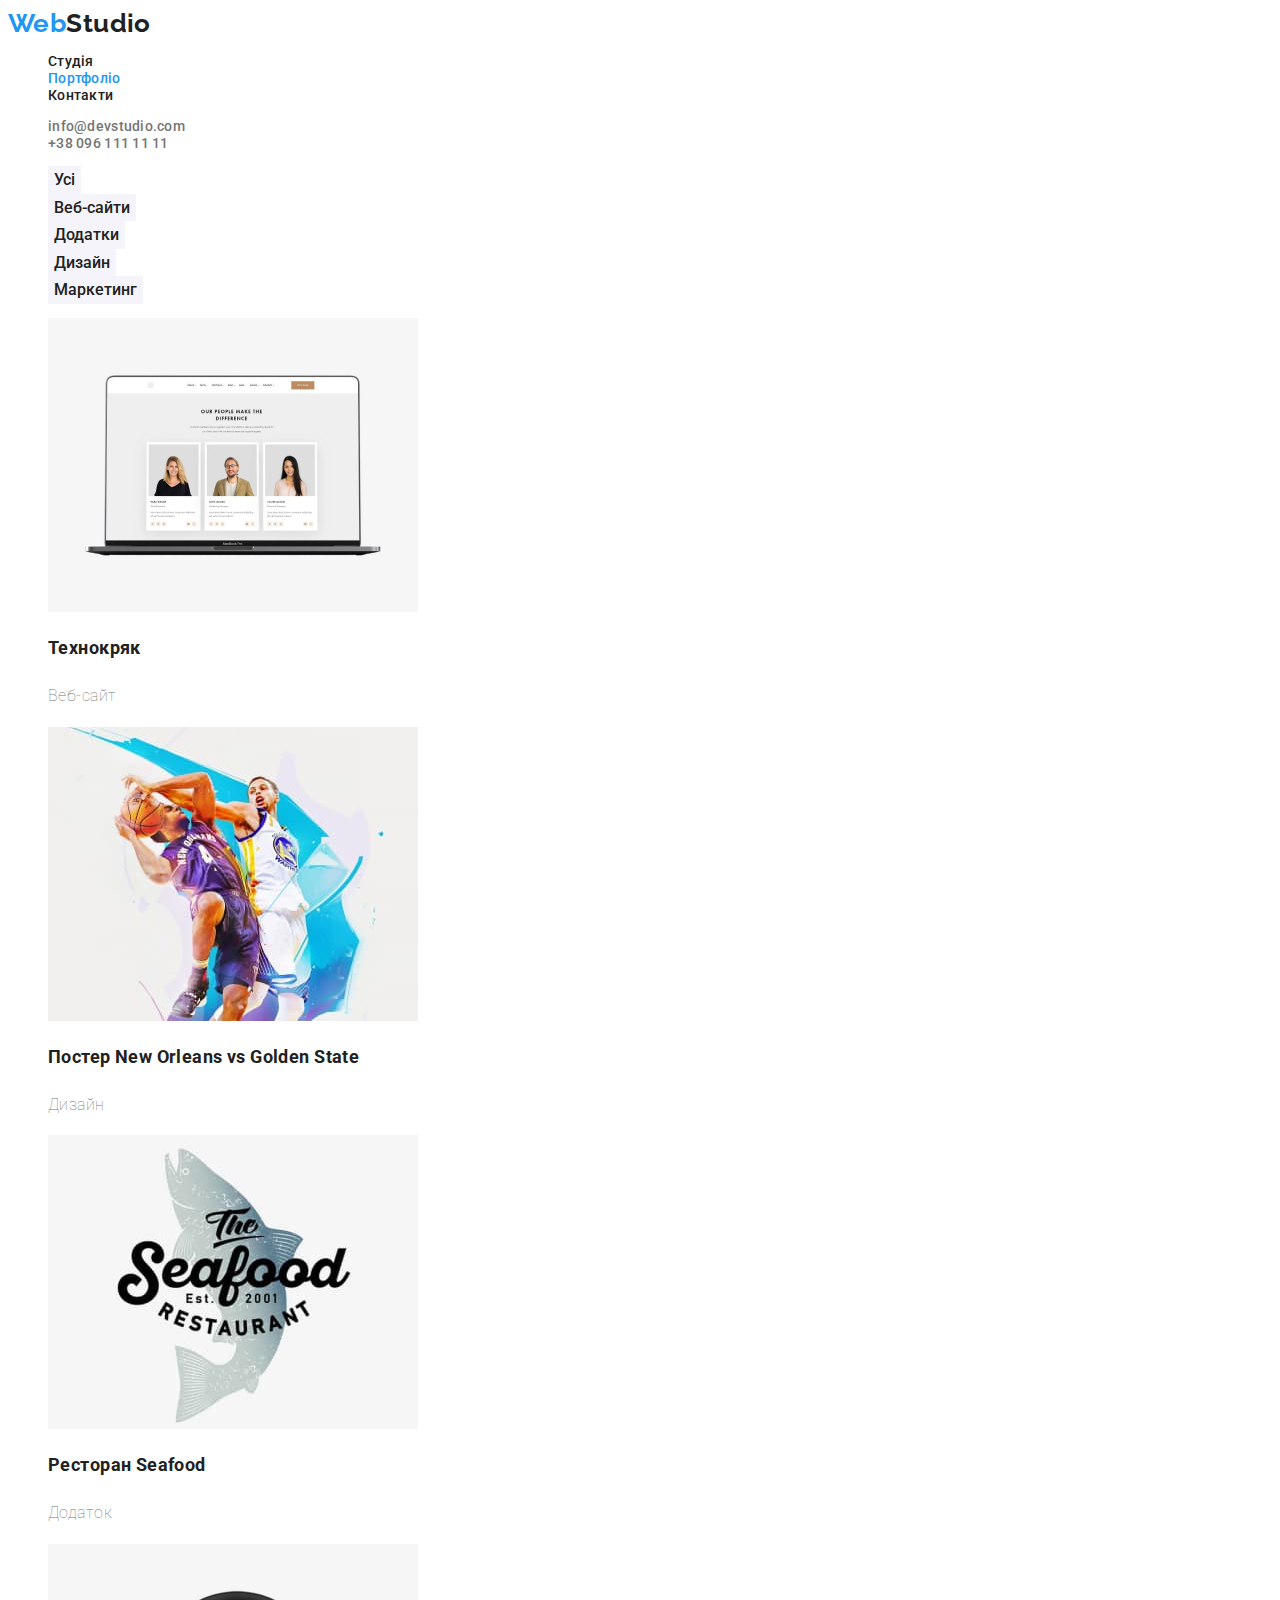
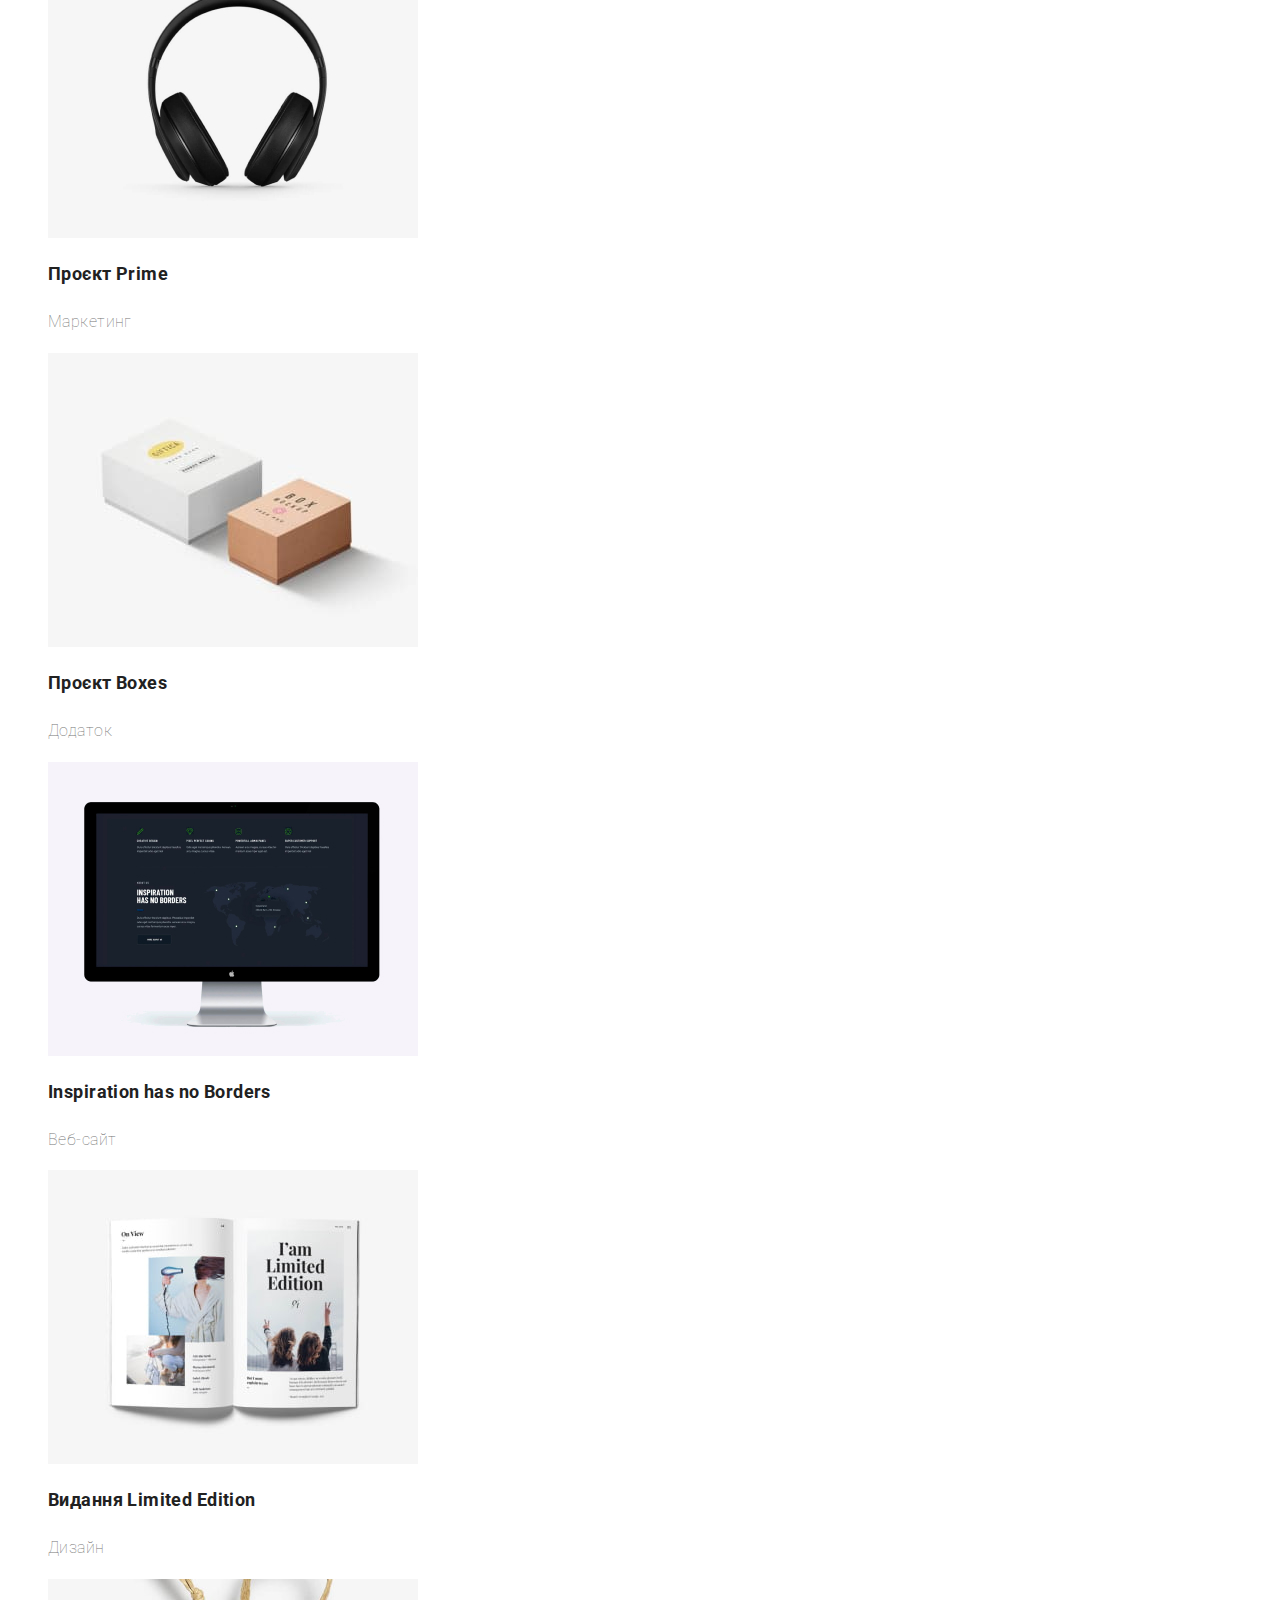
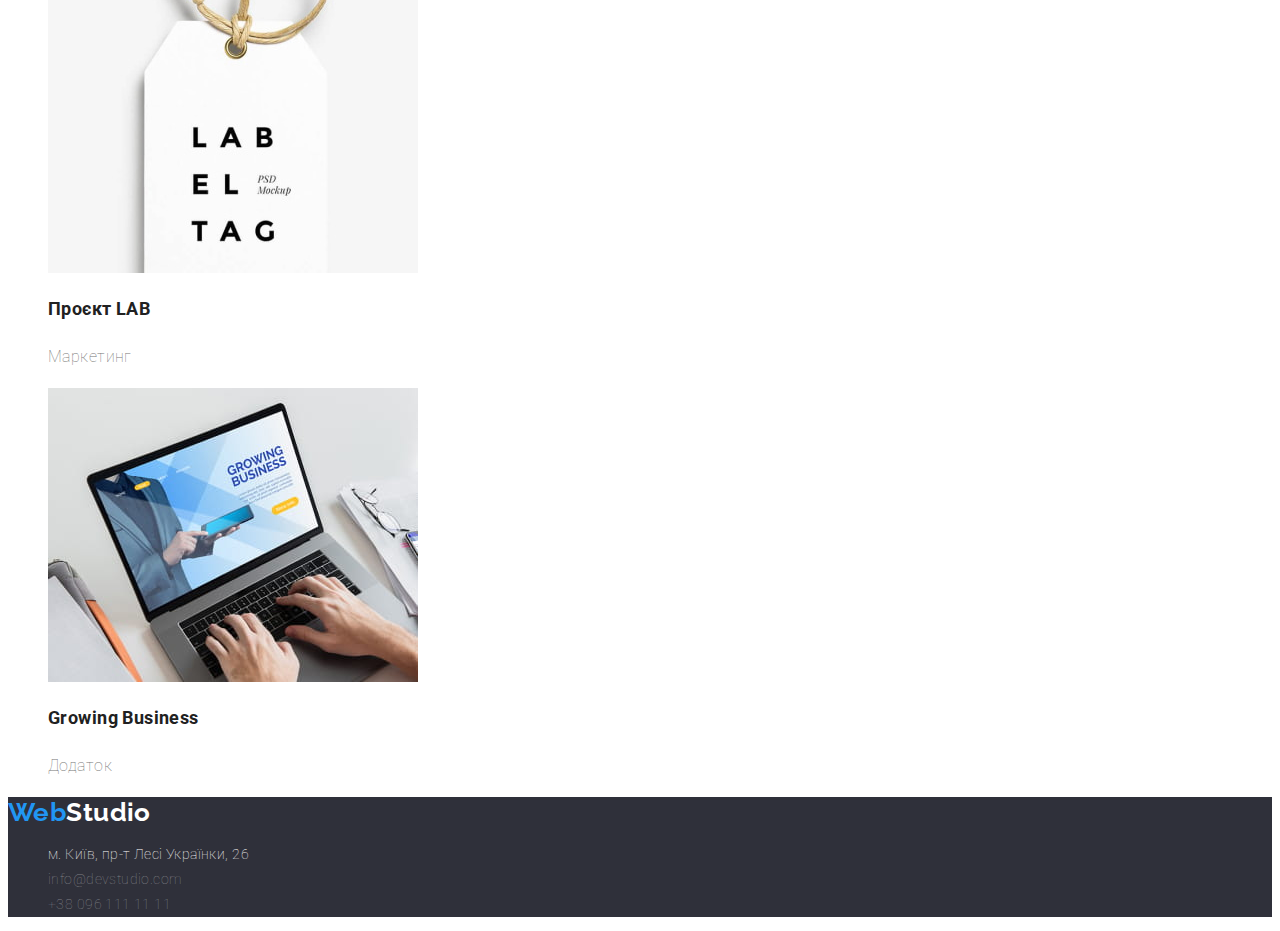
==== portfolio.html @ 01c0f0ae "copy" ====
<!DOCTYPE html>
<html lang="uk">
  <head>
    <meta charset="UTF-8" />
    <meta http-equiv="X-UA-Compatible" content="IE=edge" />
    <meta name="viewport" content="width=device-width, initial-scale=1.0" />
    <title>Portfolio</title>
    <link rel="stylesheet" href="./css/styles.css" />
    <link rel="preconnect" href="https://fonts.googleapis.com" />
    <link rel="preconnect" href="https://fonts.gstatic.com" crossorigin />
    <link
      href="https://fonts.googleapis.com/css2?family=Raleway:wght@700&family=Roboto:wght@400;500;700;900&display=swap"
      rel="stylesheet"
    />
  </head>
  <body>
    <!--Header-->
    <header>
      <nav>
        <a href="./index.html" class="logo"
          ><span class="logo-web">Web</span>Studio</a
        >
        <ul class="site-nav list">
          <li><a href="./index.html" class="link">Студія</a></li>
          <li><a href="./portfolio.html" class="link current">Портфоліо</a></li>
          <li><a href="/" class="link">Контакти</a></li>
        </ul>
      </nav>
      <ul class="contacts list">
        <li>
          <a href="mailto:info@devstudio.com" class="link"
            >info@devstudio.com</a
          >
        </li>
        <li><a href="tel:+380961111111" class="link">+38 096 111 11 11</a></li>
      </ul>
    </header>

    <!--Main-->

    <main>
      <!--GALLERY-->
      <section>
        <h1 class="hidden">Портфоліо</h1>
        <ul class="filter list">
          <li><button type="button" class="button">Усі</button></li>
          <li><button type="button" class="button">Веб-сайти</button></li>
          <li><button type="button" class="button">Додатки</button></li>
          <li><button type="button" class="button">Дизайн</button></li>
          <li><button type="button" class="button">Маркетинг</button></li>
        </ul>

        <ul class="portfolio list">
          <li>
            <img
              src="./img/website-techno-pig.jpg"
              alt="Вебсайт Технокряк"
              width="370"
            />
            <h2 class="portfolio-name">Технокряк</h2>
            <p class="portfolio-type">Веб-сайт</p>
          </li>
          <li>
            <img src="./img/design-nba.jpg" alt="Дизайн постеру" width="370" />
            <h2 class="portfolio-name">Постер New Orleans vs Golden State</h2>
            <p class="portfolio-type">Дизайн</p>
          </li>
          <li>
            <img
              src="./img/application-sea-food.jpg"
              alt="Додаток для ресторану "
              width="370"
            />
            <h2 class="portfolio-name">Ресторан Seafood</h2>
            <p class="portfolio-type">Додаток</p>
          </li>
          <li>
            <img
              src="./img/marketing-prime.jpg"
              alt="Проект прайм"
              width="370"
            />
            <h2 class="portfolio-name">Проєкт Prime</h2>
            <p class="portfolio-type">Маркетинг</p>
          </li>
          <li>
            <img
              src="./img/application-boxes.jpg"
              alt="Додаток boxes"
              width="370"
            />
            <h2 class="portfolio-name">Проєкт Boxes</h2>
            <p class="portfolio-type">Додаток</p>
          </li>
          <li>
            <img
              src="./img/website-nobrd.jpg"
              alt="Вебсайт no borders"
              width="370"
            />
            <h2 class="portfolio-name">Inspiration has no Borders</h2>
            <p class="portfolio-type">Веб-сайт</p>
          </li>
          <li>
            <img
              src="./img/design-limited.jpg"
              alt="Дизайн видання Limited edition"
              width="370"
            />
            <h2 class="portfolio-name">Видання Limited Edition</h2>
            <p class="portfolio-type">Дизайн</p>
          </li>
          <li>
            <img src="./img/marketing-lab.jpg" alt="Проект lab" width="370" />
            <h2 class="portfolio-name">Проєкт LAB</h2>
            <p class="portfolio-type">Маркетинг</p>
          </li>
          <li>
            <img
              src="./img/application-gb.jpg"
              alt="Додаток growing business"
              width="370"
            />
            <h2 class="portfolio-name">Growing Business</h2>
            <p class="portfolio-type">Додаток</p>
          </li>
        </ul>
      </section>
    </main>

    <!--Footer-->
    <footer class="footer">
      <a href="./index.html" class="logo"
        ><span class="logo-web">Web</span>Studio</a
      >
      <address>
        <ul class="address">
          <li>
            <a
              href="https://goo.gl/maps/yPFUbCjvbRKHDjKo9"
              class="address map"
              target="_blank"
              rel="noopener noreferrer"
              >м. Київ, пр-т Лесі Українки, 26</a
            >
          </li>
          <li>
            <a href="mailto:info@devstudio.com" class="address link"
              >info@devstudio.com</a
            >
          </li>
          <li>
            <a href="tel:+380961111111" class="address link"
              >+38 096 111 11 11</a
            >
          </li>
        </ul>
      </address>
    </footer>
  </body>
</html>
---- css/styles.css ----
:root {
  --primary-text-color: #757575;
  --title-text-color: #212121;
  --accent-color: #2196f3;
  --secondary-accent-color: #188ce8;
  --main-background-color: #ffffff;
  --secondary-background-color: #2f303a;
  --footer-text-color: #ffffff60;
  --white-color: #ffffff;
  --button-background-color: #f5f4fa;
}

body {
  background-color: var(--main-background-color);
  color: var(--primary-text-color);

  font-family: Roboto, sans-serif;
  font-size: 14px;
  font-weight: 1.71;
  letter-spacing: 0.03em;
}

.list {
  list-style: none;
}

.hidden {
  position: absolute;
  width: 1px;
  height: 1px;
  margin: -1px;
  border: 0;
  padding: 0;

  white-space: nowrap;
  clip-path: inset(100%);
  clip: rect(0 0 0 0);
  overflow: hidden;
}

/* LOGO */

.logo {
  color: var(--title-text-color);

  font-family: Raleway, sans-serif;
  font-weight: 700;
  font-size: 26px;
  line-height: 1.2;

  text-decoration: none;
}

.logo-web {
  color: var(--accent-color);
}

/* HEADER */

.header {
  background-color: var(--white-color);
}

.site-nav .link {
  color: var(--title-text-color);

  font-size: 14px;
  font-weight: 500;
  line-height: 1.14;
  letter-spacing: 0.02em;

  text-decoration: none;
}

.contacts .link {
  color: var(--primary-text-color);

  font-size: 14px;
  font-weight: 500;
  line-height: 1.14;
  letter-spacing: 0.02em;

  text-decoration: none;
}

.link:hover,
.link:focus {
  color: var(--accent-color);
}

.link.current {
  color: var(--accent-color);
}

/* HERO */

.hero {
  background-color: var(--secondary-background-color);
}

.hero-title {
  color: var(--white-color);

  font-weight: 900;
  font-size: 44px;
  line-height: 1.4;
  letter-spacing: 0.06em;

  text-align: center;
  text-transform: uppercase;
}

.hero-button {
  color: var(--white-color);
  background-color: var(--accent-color);
  border: 0px;
  border-radius: 4px;

  font-family: inherit;
  font-weight: 700;
  font-size: 16px;
  line-height: 1.9;
  letter-spacing: 0.06em;

  cursor: pointer;
}

.hero-button:hover,
.hero-button:focus {
  background-color: var(--secondary-accent-color);
  box-shadow: 0px 4px 4px rgba(0, 0, 0, 0.15);
  border-radius: 4px;
}

/* FEATURES */

.features-title {
  color: var(--title-text-color);

  font-weight: 700;
  font-size: 14px;
  line-height: 1.14;

  text-transform: uppercase;
}

.features-text {
  font-size: 14px;
  line-height: 1.14;
}

/* ABOUT */

.about-title {
  color: var(--title-text-color);

  font-weight: 700;
  font-size: 36px;
  line-height: 1.16;
  text-align: center;
}

/* OUR TEAM */

.team-title {
  color: var(--title-text-color);

  font-weight: 700;
  font-size: 36px;
  line-height: 1.16;
  text-align: center;
}

.team-name {
  color: var(--title-text-color);

  font-weight: 500;
  font-size: 16px;
  line-height: 1.18;
}

.team-position {
  font-size: 16px;
  line-height: 1.18;
}

/* PORTFOLIO */

.button {
  color: var(--title-text-color);
  background-color: var(--button-background-color);
  border: 0px;

  font-family: inherit;
  font-weight: 500;
  font-size: 16px;
  line-height: 1.6;

  cursor: pointer;
}

.button:hover,
.button:focus {
  color: var(--white-color);
  background-color: var(--accent-color);
  box-shadow: 0px 3px 1px rgba(0, 0, 0, 0.1), 0px 1px 2px rgba(0, 0, 0, 0.08),
    0px 2px 2px rgba(0, 0, 0, 0.12);
  border-radius: 4px;
}

.portfolio-name {
  color: var(--title-text-color);

  font-weight: 700;
  font-size: 18px;
  line-height: 2;
}

.portfolio-type {
  font-size: 16px;
  line-height: 1.8;
}

/* FOOTER */

.footer {
  background-color: var(--secondary-background-color);
}

.footer .logo {
  color: var(--white-color);
}

.address {
  list-style: none;
  font-style: normal;
}

.address a {
  text-decoration: none;
}

.address.map {
  color: var(--white-color);

  font-size: 14px;
  line-height: 1.8;
}

.address.link {
  color: var(--footer-text-color);

  font-size: 14px;
  line-height: 1.8;
}

.address:hover {
  color: var(--accent-color);
}
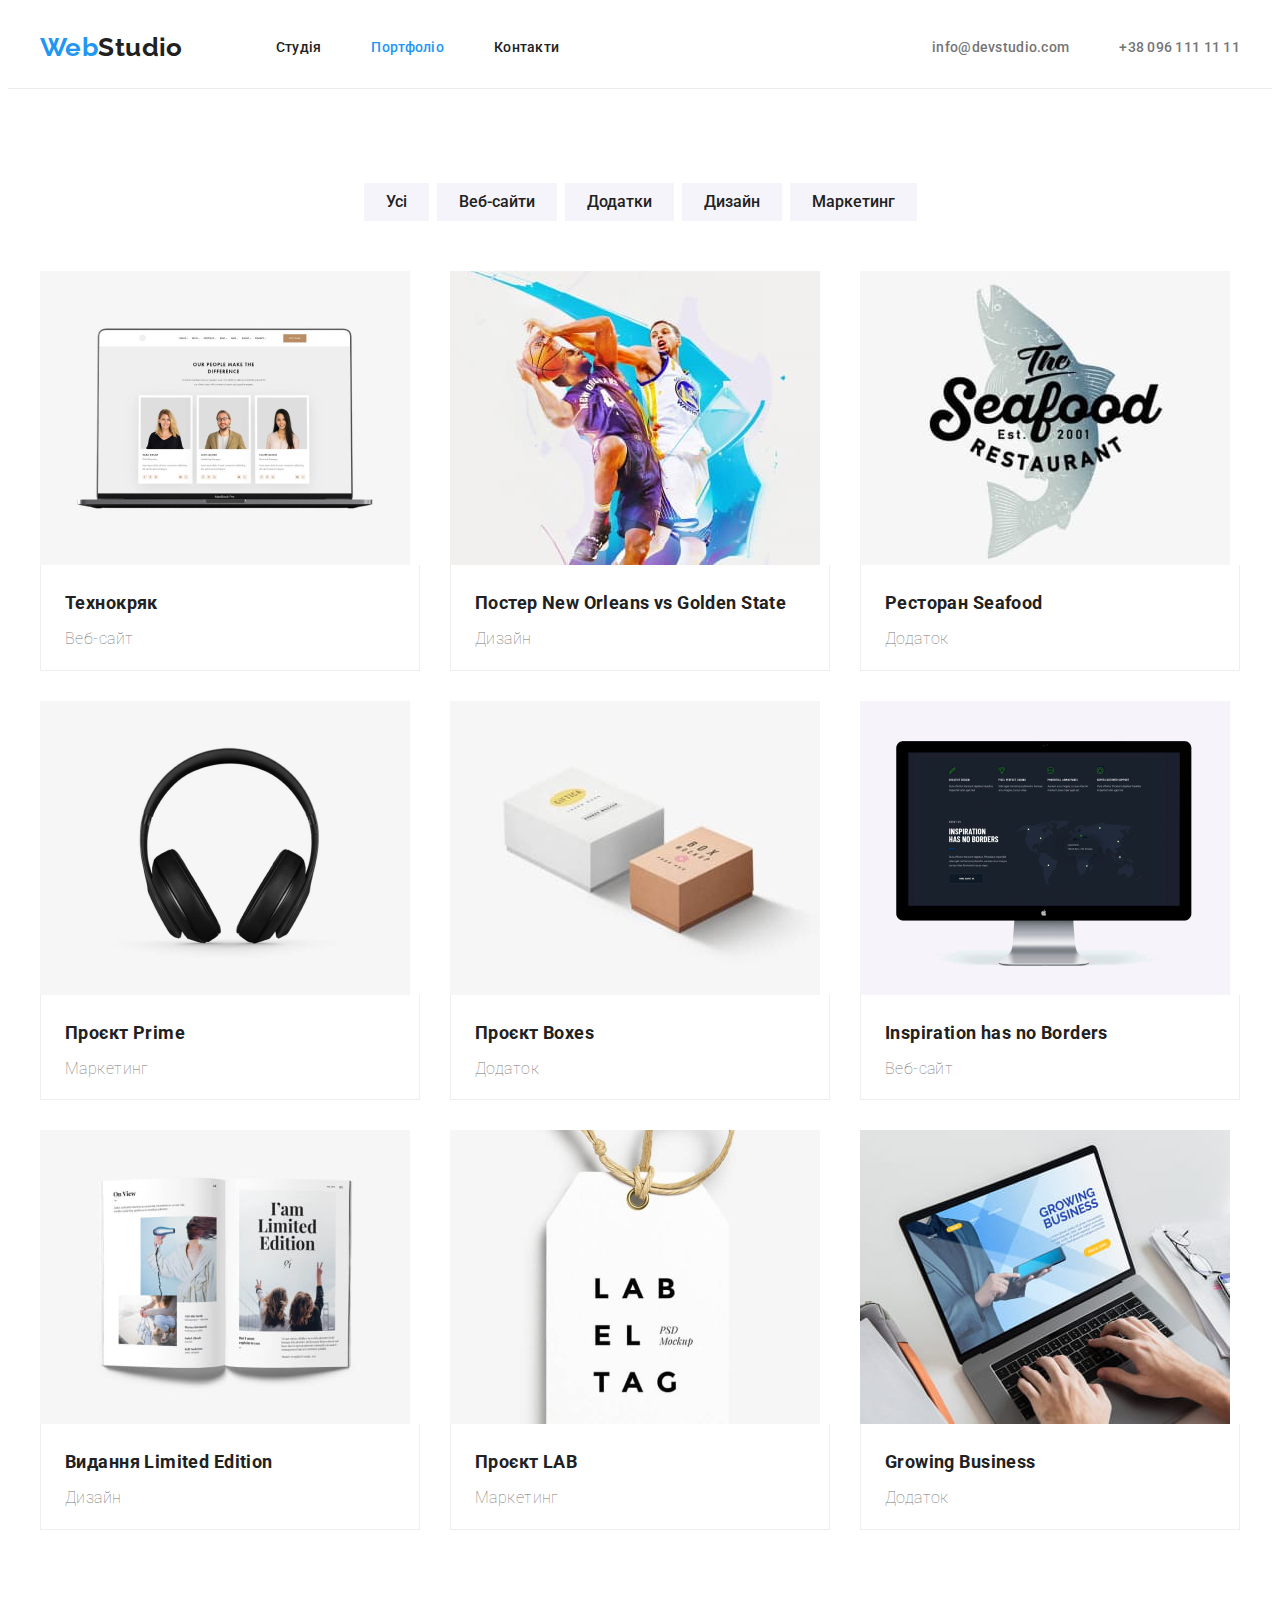
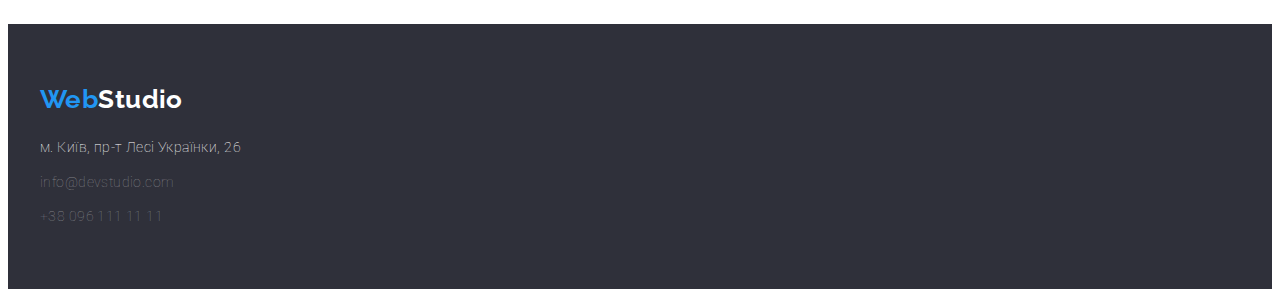
==== commit f17c2278: "Homework 3" ====
--- a/portfolio.html
+++ b/portfolio.html
@@ -5,157 +5,223 @@
     <meta http-equiv="X-UA-Compatible" content="IE=edge" />
     <meta name="viewport" content="width=device-width, initial-scale=1.0" />
     <title>Portfolio</title>
-    <link rel="stylesheet" href="./css/styles.css" />
     <link rel="preconnect" href="https://fonts.googleapis.com" />
     <link rel="preconnect" href="https://fonts.gstatic.com" crossorigin />
     <link
       href="https://fonts.googleapis.com/css2?family=Raleway:wght@700&family=Roboto:wght@400;500;700;900&display=swap"
       rel="stylesheet"
     />
+    <link
+      rel="stylesheet"
+      href="https://cdnjs.cloudflare.com/ajax/libs/modern-normalize/1.1.0/modern-normalize.min.css"
+      integrity="sha512-wpPYUAdjBVSE4KJnH1VR1HeZfpl1ub8YT/NKx4PuQ5NmX2tKuGu6U/JRp5y+Y8XG2tV+wKQpNHVUX03MfMFn9Q=="
+      crossorigin="anonymous"
+      referrerpolicy="no-referrer"
+    />
+    <link rel="stylesheet" href="./css/styles.css" />
   </head>
   <body>
     <!--Header-->
-    <header>
-      <nav>
+    <header class="header">
+      <div class="container nav">
         <a href="./index.html" class="logo"
           ><span class="logo-web">Web</span>Studio</a
         >
-        <ul class="site-nav list">
-          <li><a href="./index.html" class="link">Студія</a></li>
-          <li><a href="./portfolio.html" class="link current">Портфоліо</a></li>
-          <li><a href="/" class="link">Контакти</a></li>
-        </ul>
-      </nav>
-      <ul class="contacts list">
-        <li>
-          <a href="mailto:info@devstudio.com" class="link"
-            >info@devstudio.com</a
-          >
-        </li>
-        <li><a href="tel:+380961111111" class="link">+38 096 111 11 11</a></li>
-      </ul>
-    </header>
-
-    <!--Main-->
-
-    <main>
-      <!--GALLERY-->
-      <section>
-        <h1 class="hidden">Портфоліо</h1>
-        <ul class="filter list">
-          <li><button type="button" class="button">Усі</button></li>
-          <li><button type="button" class="button">Веб-сайти</button></li>
-          <li><button type="button" class="button">Додатки</button></li>
-          <li><button type="button" class="button">Дизайн</button></li>
-          <li><button type="button" class="button">Маркетинг</button></li>
-        </ul>
-
-        <ul class="portfolio list">
-          <li>
-            <img
-              src="./img/website-techno-pig.jpg"
-              alt="Вебсайт Технокряк"
-              width="370"
-            />
-            <h2 class="portfolio-name">Технокряк</h2>
-            <p class="portfolio-type">Веб-сайт</p>
-          </li>
-          <li>
-            <img src="./img/design-nba.jpg" alt="Дизайн постеру" width="370" />
-            <h2 class="portfolio-name">Постер New Orleans vs Golden State</h2>
-            <p class="portfolio-type">Дизайн</p>
-          </li>
-          <li>
-            <img
-              src="./img/application-sea-food.jpg"
-              alt="Додаток для ресторану "
-              width="370"
-            />
-            <h2 class="portfolio-name">Ресторан Seafood</h2>
-            <p class="portfolio-type">Додаток</p>
-          </li>
-          <li>
-            <img
-              src="./img/marketing-prime.jpg"
-              alt="Проект прайм"
-              width="370"
-            />
-            <h2 class="portfolio-name">Проєкт Prime</h2>
-            <p class="portfolio-type">Маркетинг</p>
-          </li>
-          <li>
-            <img
-              src="./img/application-boxes.jpg"
-              alt="Додаток boxes"
-              width="370"
-            />
-            <h2 class="portfolio-name">Проєкт Boxes</h2>
-            <p class="portfolio-type">Додаток</p>
-          </li>
-          <li>
-            <img
-              src="./img/website-nobrd.jpg"
-              alt="Вебсайт no borders"
-              width="370"
-            />
-            <h2 class="portfolio-name">Inspiration has no Borders</h2>
-            <p class="portfolio-type">Веб-сайт</p>
-          </li>
-          <li>
-            <img
-              src="./img/design-limited.jpg"
-              alt="Дизайн видання Limited edition"
-              width="370"
-            />
-            <h2 class="portfolio-name">Видання Limited Edition</h2>
-            <p class="portfolio-type">Дизайн</p>
-          </li>
-          <li>
-            <img src="./img/marketing-lab.jpg" alt="Проект lab" width="370" />
-            <h2 class="portfolio-name">Проєкт LAB</h2>
-            <p class="portfolio-type">Маркетинг</p>
-          </li>
-          <li>
-            <img
-              src="./img/application-gb.jpg"
-              alt="Додаток growing business"
-              width="370"
-            />
-            <h2 class="portfolio-name">Growing Business</h2>
-            <p class="portfolio-type">Додаток</p>
-          </li>
-        </ul>
-      </section>
-    </main>
-
-    <!--Footer-->
-    <footer class="footer">
-      <a href="./index.html" class="logo"
-        ><span class="logo-web">Web</span>Studio</a
-      >
-      <address>
-        <ul class="address">
-          <li>
-            <a
-              href="https://goo.gl/maps/yPFUbCjvbRKHDjKo9"
-              class="address map"
-              target="_blank"
-              rel="noopener noreferrer"
-              >м. Київ, пр-т Лесі Українки, 26</a
-            >
-          </li>
-          <li>
-            <a href="mailto:info@devstudio.com" class="address link"
+        <nav>
+          <ul class="site-nav list">
+            <li class="item">
+              <a href="./index.html" class="link">Студія</a>
+            </li>
+            <li class="item">
+              <a href="./portfolio.html" class="link current">Портфоліо</a>
+            </li>
+            <li class="item"><a href="/" class="link">Контакти</a></li>
+          </ul>
+        </nav>
+        <ul class="contacts list">
+          <li class="item">
+            <a href="mailto:info@devstudio.com" class="link"
               >info@devstudio.com</a
             >
           </li>
-          <li>
-            <a href="tel:+380961111111" class="address link"
-              >+38 096 111 11 11</a
-            >
+          <li class="item">
+            <a href="tel:+380961111111" class="link">+38 096 111 11 11</a>
           </li>
         </ul>
-      </address>
+      </div>
+    </header>
+
+    <!--Main-->
+
+    <main>
+      <!--GALLERY-->
+      <div class="container">
+        <section class="portfolio">
+          <h1 class="hidden">Портфоліо</h1>
+          <ul class="filter list">
+            <li class="item">
+              <button type="button" class="button">Усі</button>
+            </li>
+            <li class="item">
+              <button type="button" class="button">Веб-сайти</button>
+            </li>
+            <li class="item">
+              <button type="button" class="button">Додатки</button>
+            </li>
+            <li class="item">
+              <button type="button" class="button">Дизайн</button>
+            </li>
+            <li class="item">
+              <button type="button" class="button">Маркетинг</button>
+            </li>
+          </ul>
+
+          <ul class="gallery list">
+            <li class="item">
+              <img
+                class="gallery-img"
+                src="./img/website-techno-pig.jpg"
+                alt="Вебсайт Технокряк"
+                width="370"
+              />
+              <div class="cards">
+                <h2 class="portfolio-name">Технокряк</h2>
+                <p class="portfolio-type">Веб-сайт</p>
+              </div>
+            </li>
+            <li class="item">
+              <img
+                class="gallery-img"
+                src="./img/design-nba.jpg"
+                alt="Дизайн постеру"
+                width="370"
+              />
+              <div class="cards">
+                <h2 class="portfolio-name">
+                  Постер New Orleans vs Golden State
+                </h2>
+                <p class="portfolio-type">Дизайн</p>
+              </div>
+            </li>
+            <li class="item">
+              <img
+                class="gallery-img"
+                src="./img/application-sea-food.jpg"
+                alt="Додаток для ресторану "
+                width="370"
+              />
+              <div class="cards">
+                <h2 class="portfolio-name">Ресторан Seafood</h2>
+                <p class="portfolio-type">Додаток</p>
+              </div>
+            </li>
+            <li class="item">
+              <img
+                class="gallery-img"
+                src="./img/marketing-prime.jpg"
+                alt="Проект прайм"
+                width="370"
+              />
+              <div class="cards">
+                <h2 class="portfolio-name">Проєкт Prime</h2>
+                <p class="portfolio-type">Маркетинг</p>
+              </div>
+            </li>
+            <li class="item">
+              <img
+                class="gallery-img"
+                src="./img/application-boxes.jpg"
+                alt="Додаток boxes"
+                width="370"
+              />
+              <div class="cards">
+                <h2 class="portfolio-name">Проєкт Boxes</h2>
+                <p class="portfolio-type">Додаток</p>
+              </div>
+            </li>
+            <li class="item">
+              <img
+                class="gallery-img"
+                src="./img/website-nobrd.jpg"
+                alt="Вебсайт no borders"
+                width="370"
+              />
+              <div class="cards">
+                <h2 class="portfolio-name">Inspiration has no Borders</h2>
+                <p class="portfolio-type">Веб-сайт</p>
+              </div>
+            </li>
+            <li class="item">
+              <img
+                class="gallery-img"
+                src="./img/design-limited.jpg"
+                alt="Дизайн видання Limited edition"
+                width="370"
+              />
+              <div class="cards">
+                <h2 class="portfolio-name">Видання Limited Edition</h2>
+                <p class="portfolio-type">Дизайн</p>
+              </div>
+            </li>
+            <li class="item">
+              <img
+                class="gallery-img"
+                src="./img/marketing-lab.jpg"
+                alt="Проект lab"
+                width="370"
+              />
+              <div class="cards">
+                <h2 class="portfolio-name">Проєкт LAB</h2>
+                <p class="portfolio-type">Маркетинг</p>
+              </div>
+            </li>
+            <li class="item">
+              <img
+                class="gallery-img"
+                src="./img/application-gb.jpg"
+                alt="Додаток growing business"
+                width="370"
+              />
+              <div class="cards">
+                <h2 class="portfolio-name">Growing Business</h2>
+                <p class="portfolio-type">Додаток</p>
+              </div>
+            </li>
+          </ul>
+        </section>
+      </div>
+    </main>
+
+    <!--Footer-->
+    <footer class="footer">
+      <div class="container footer">
+        <a href="./index.html" class="logo"
+          ><span class="logo-web">Web</span>Studio</a
+        >
+        <address>
+          <ul class="address list">
+            <li>
+              <a
+                href="https://goo.gl/maps/yPFUbCjvbRKHDjKo9"
+                class="address map"
+                target="_blank"
+                rel="noopener noreferrer"
+                >м. Київ, пр-т Лесі Українки, 26</a
+              >
+            </li>
+            <li>
+              <a href="mailto:info@devstudio.com" class="address-mail link"
+                >info@devstudio.com</a
+              >
+            </li>
+            <li>
+              <a href="tel:+380961111111" class="address-tel link"
+                >+38 096 111 11 11</a
+              >
+            </li>
+          </ul>
+        </address>
+      </div>
     </footer>
   </body>
 </html>
--- a/css/styles.css
+++ b/css/styles.css
@@ -8,12 +8,15 @@
   --footer-text-color: #ffffff60;
   --white-color: #ffffff;
   --button-background-color: #f5f4fa;
+  --header-bottom-line: #ececec;
+  --card-border-line: #eeeeee;
+
+  --card-set-gap: 30px;
 }
 
 body {
   background-color: var(--main-background-color);
   color: var(--primary-text-color);
-
   font-family: Roboto, sans-serif;
   font-size: 14px;
   font-weight: 1.71;
@@ -22,6 +25,9 @@
 
 .list {
   list-style: none;
+
+  margin: 0;
+  padding: 0;
 }
 
 .hidden {
@@ -38,16 +44,23 @@
   overflow: hidden;
 }
 
+.container {
+  width: 1200px;
+  margin-left: auto;
+  margin-right: auto;
+
+  padding-left: 15px;
+  padding-right: 15px;
+}
+
 /* LOGO */
 
 .logo {
   color: var(--title-text-color);
-
   font-family: Raleway, sans-serif;
   font-weight: 700;
   font-size: 26px;
   line-height: 1.2;
-
   text-decoration: none;
 }
 
@@ -59,27 +72,48 @@
 
 .header {
   background-color: var(--white-color);
+  border-bottom: 1px solid var(--header-bottom-line);
+}
+
+.container.nav {
+  display: flex;
+  align-items: center;
+  justify-content: space-around;
+  padding-top: 24px;
+  padding-bottom: 25px;
+}
+
+.site-nav.list {
+  display: flex;
+  margin-left: 93px;
+}
+
+.site-nav .item + .item {
+  margin-left: 50px;
 }
 
 .site-nav .link {
   color: var(--title-text-color);
-
-  font-size: 14px;
   font-weight: 500;
   line-height: 1.14;
   letter-spacing: 0.02em;
-
   text-decoration: none;
+}
+
+.contacts {
+  display: flex;
+  margin-left: auto;
+}
+
+.contacts .item + .item {
+  margin-left: 50px;
 }
 
 .contacts .link {
   color: var(--primary-text-color);
-
-  font-size: 14px;
   font-weight: 500;
   line-height: 1.14;
   letter-spacing: 0.02em;
-
   text-decoration: none;
 }
 
@@ -96,18 +130,22 @@
 
 .hero {
   background-color: var(--secondary-background-color);
+
+  text-align: center;
 }
 
 .hero-title {
   color: var(--white-color);
-
   font-weight: 900;
   font-size: 44px;
   line-height: 1.4;
   letter-spacing: 0.06em;
-
   text-align: center;
   text-transform: uppercase;
+
+  padding-top: 200px;
+  margin-top: 0;
+  margin-bottom: 30px;
 }
 
 .hero-button {
@@ -122,6 +160,9 @@
   line-height: 1.9;
   letter-spacing: 0.06em;
 
+  padding: 10px 32px;
+  margin-bottom: 195px;
+
   cursor: pointer;
 }
 
@@ -134,57 +175,162 @@
 
 /* FEATURES */
 
+.features-section {
+  padding-top: 99px;
+  padding-bottom: 94px;
+}
+
+.features.list {
+  display: flex;
+}
+
+.features.list .item + .item {
+  margin-left: 30px;
+}
+
 .features-title {
   color: var(--title-text-color);
-
   font-weight: 700;
   font-size: 14px;
   line-height: 1.14;
-
   text-transform: uppercase;
+
+  margin-top: 0;
+  margin-bottom: 10px;
 }
 
 .features-text {
-  font-size: 14px;
-  line-height: 1.14;
+  line-height: 1.71;
 }
 
 /* ABOUT */
 
+.about {
+}
+
+.about.list {
+  display: flex;
+  justify-content: center;
+
+  padding-bottom: 94px;
+}
+
+.about.list .item + .item {
+  margin-left: 30px;
+}
+
 .about-title {
   color: var(--title-text-color);
-
   font-weight: 700;
   font-size: 36px;
   line-height: 1.16;
   text-align: center;
+
+  margin-top: 0;
+  margin-bottom: 50px;
 }
 
 /* OUR TEAM */
 
+.our-team {
+  background-color: var(--button-background-color);
+}
+
+.our-team.list {
+  display: flex;
+  padding-bottom: 94px;
+}
+
+.our-team .item {
+  background-color: var(--white-color);
+  box-shadow: 0px 1px 3px rgba(0, 0, 0, 0.12), 0px 1px 1px rgba(0, 0, 0, 0.14),
+    0px 2px 1px rgba(0, 0, 0, 0.2);
+  border-radius: 0px 0px 4px 4px;
+
+  text-align: center;
+}
+
+.our-team .item + .item {
+  margin-left: 30px;
+}
+
 .team-title {
   color: var(--title-text-color);
-
   font-weight: 700;
   font-size: 36px;
   line-height: 1.16;
   text-align: center;
+
+  margin-top: 0;
+  margin-bottom: 50px;
+
+  padding-top: 94px;
+}
+
+.team-photo {
+  margin-bottom: 30px;
 }
 
 .team-name {
   color: var(--title-text-color);
-
   font-weight: 500;
   font-size: 16px;
   line-height: 1.18;
+
+  margin-top: 0;
+  margin-bottom: 10px;
 }
 
 .team-position {
   font-size: 16px;
   line-height: 1.18;
+
+  margin-top: 0px;
+  margin-bottom: 30px;
 }
 
 /* PORTFOLIO */
+
+.filter.list {
+  display: flex;
+  justify-content: center;
+
+  padding-top: 94px;
+  padding-bottom: 50px;
+}
+
+.filter .item + .item {
+  margin-left: 8px;
+}
+
+.gallery.list {
+  display: flex;
+  flex-wrap: wrap;
+
+  margin-left: calc(-1 * var(--card-set-gap));
+  margin-top: calc(-1 * var(--card-set-gap));
+
+  padding-bottom: 94px;
+}
+
+.gallery .item {
+  margin-left: var(--card-set-gap);
+  margin-top: var(--card-set-gap);
+
+  flex-basis: calc(100% / 3 - 30px);
+}
+
+/* .gallery .item:nth-child(3n) {
+  margin-right: 0;
+}
+
+.gallery .item:nth-last-child(-n + 3) {
+  margin-bottom: 0;
+} */
+
+.gallery-img {
+  display: block;
+}
 
 .button {
   color: var(--title-text-color);
@@ -195,6 +341,8 @@
   font-weight: 500;
   font-size: 16px;
   line-height: 1.6;
+
+  padding: 6px 22px;
 
   cursor: pointer;
 }
@@ -214,11 +362,26 @@
   font-weight: 700;
   font-size: 18px;
   line-height: 2;
+
+  margin-top: 0;
+  margin-bottom: 4px;
+  padding-top: 20px;
+  padding-left: 24px;
+  padding-right: 24px;
 }
 
 .portfolio-type {
   font-size: 16px;
   line-height: 1.8;
+
+  margin-top: 0;
+  padding-left: 24px;
+  padding-right: 24px;
+}
+
+.cards {
+  border: 1px solid var(--card-border-line);
+  border-top: transparent;
 }
 
 /* FOOTER */
@@ -229,10 +392,13 @@
 
 .footer .logo {
   color: var(--white-color);
+  display: inline-block;
+
+  margin-top: 60px;
+  margin-bottom: 20px;
 }
 
 .address {
-  list-style: none;
   font-style: normal;
 }
 
@@ -241,19 +407,34 @@
 }
 
 .address.map {
+  display: block;
+
   color: var(--white-color);
-
-  font-size: 14px;
   line-height: 1.8;
-}
-
-.address.link {
+  margin-bottom: 9px;
+}
+
+.address-mail.link {
+  display: inline-block;
+
   color: var(--footer-text-color);
-
-  font-size: 14px;
   line-height: 1.8;
-}
-
-.address:hover {
+  margin-bottom: 9px;
+}
+
+.address-tel.link {
+  display: inline-block;
+
+  color: var(--footer-text-color);
+  line-height: 1.8;
+  margin-bottom: 60px;
+}
+
+.address:hover,
+.address-mail:hover,
+.address-tel:hover,
+.address:focus,
+.address-mail:focus,
+.address-tel:focus {
   color: var(--accent-color);
 }
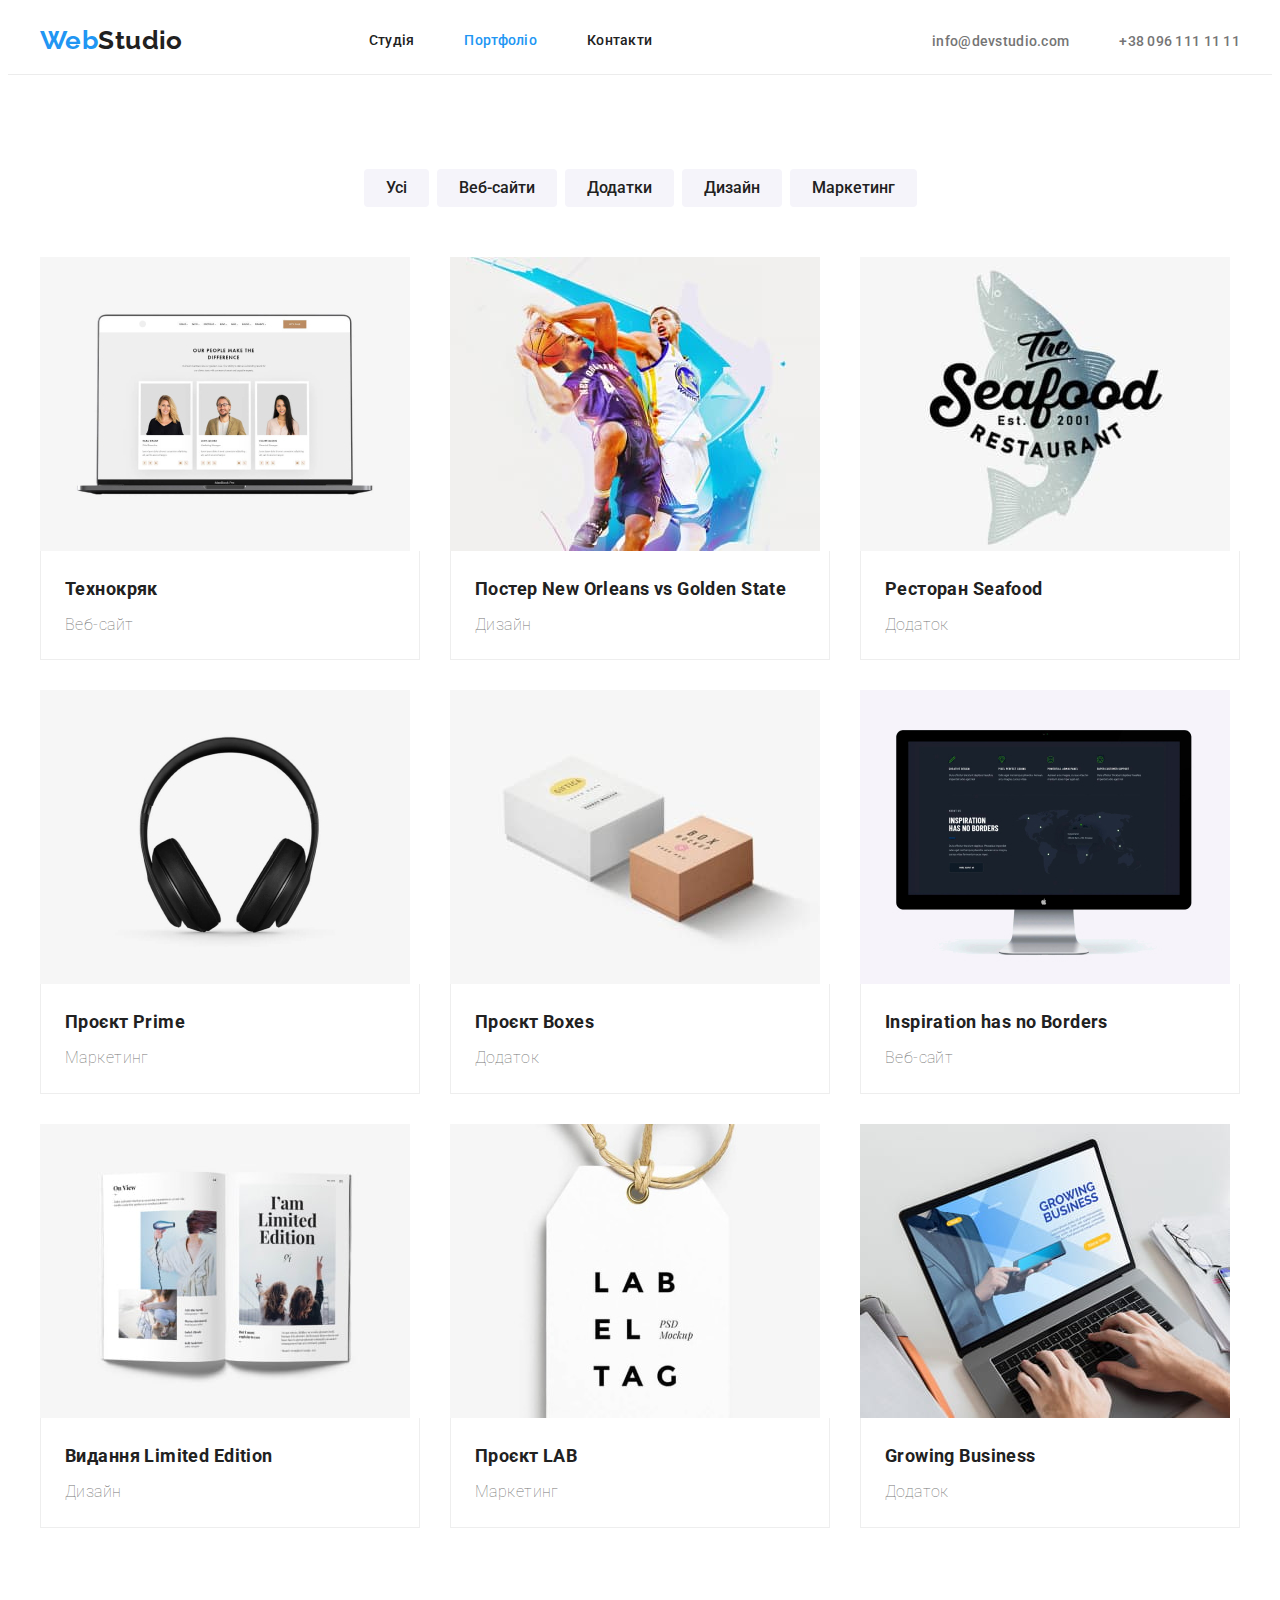
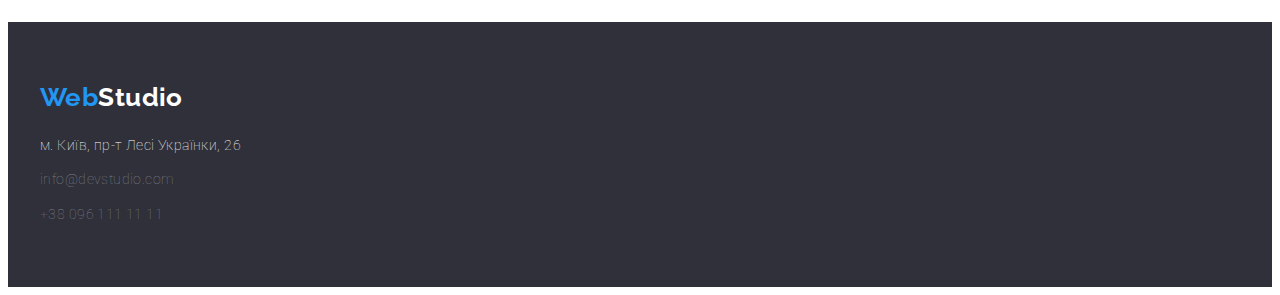
==== commit 6c461705: "Homework 3 - CSS update" ====
--- a/portfolio.html
+++ b/portfolio.html
@@ -27,7 +27,7 @@
         <a href="./index.html" class="logo"
           ><span class="logo-web">Web</span>Studio</a
         >
-        <nav>
+        <nav class="site-nav">
           <ul class="site-nav list">
             <li class="item">
               <a href="./index.html" class="link">Студія</a>
@@ -55,8 +55,8 @@
 
     <main>
       <!--GALLERY-->
-      <div class="container">
-        <section class="portfolio">
+      <section class="portfolio">
+        <div class="container">
           <h1 class="hidden">Портфоліо</h1>
           <ul class="filter list">
             <li class="item">
@@ -188,19 +188,19 @@
               </div>
             </li>
           </ul>
-        </section>
-      </div>
+        </div>
+      </section>
     </main>
 
     <!--Footer-->
-    <footer class="footer">
+    <footer class="footer-section">
       <div class="container footer">
         <a href="./index.html" class="logo"
           ><span class="logo-web">Web</span>Studio</a
         >
         <address>
           <ul class="address list">
-            <li>
+            <li class="item">
               <a
                 href="https://goo.gl/maps/yPFUbCjvbRKHDjKo9"
                 class="address map"
@@ -209,12 +209,12 @@
                 >м. Київ, пр-т Лесі Українки, 26</a
               >
             </li>
-            <li>
+            <li class="item">
               <a href="mailto:info@devstudio.com" class="address-mail link"
                 >info@devstudio.com</a
               >
             </li>
-            <li>
+            <li class="item">
               <a href="tel:+380961111111" class="address-tel link"
                 >+38 096 111 11 11</a
               >
--- a/css/styles.css
+++ b/css/styles.css
@@ -78,14 +78,14 @@
 .container.nav {
   display: flex;
   align-items: center;
-  justify-content: space-around;
-  padding-top: 24px;
-  padding-bottom: 25px;
+}
+
+.site-nav {
+  margin-left: 93px;
 }
 
 .site-nav.list {
   display: flex;
-  margin-left: 93px;
 }
 
 .site-nav .item + .item {
@@ -93,11 +93,15 @@
 }
 
 .site-nav .link {
+  display: block;
   color: var(--title-text-color);
   font-weight: 500;
   line-height: 1.14;
   letter-spacing: 0.02em;
   text-decoration: none;
+
+  padding-top: 25px;
+  padding-bottom: 25px;
 }
 
 .contacts {
@@ -132,6 +136,9 @@
   background-color: var(--secondary-background-color);
 
   text-align: center;
+
+  padding-top: 200px;
+  padding-bottom: 200px;
 }
 
 .hero-title {
@@ -143,7 +150,6 @@
   text-align: center;
   text-transform: uppercase;
 
-  padding-top: 200px;
   margin-top: 0;
   margin-bottom: 30px;
 }
@@ -151,7 +157,7 @@
 .hero-button {
   color: var(--white-color);
   background-color: var(--accent-color);
-  border: 0px;
+  border: none;
   border-radius: 4px;
 
   font-family: inherit;
@@ -161,7 +167,6 @@
   letter-spacing: 0.06em;
 
   padding: 10px 32px;
-  margin-bottom: 195px;
 
   cursor: pointer;
 }
@@ -170,13 +175,12 @@
 .hero-button:focus {
   background-color: var(--secondary-accent-color);
   box-shadow: 0px 4px 4px rgba(0, 0, 0, 0.15);
-  border-radius: 4px;
 }
 
 /* FEATURES */
 
 .features-section {
-  padding-top: 99px;
+  padding-top: 94px;
   padding-bottom: 94px;
 }
 
@@ -201,22 +205,30 @@
 
 .features-text {
   line-height: 1.71;
+
+  margin-top: 0;
+  margin-bottom: 0;
 }
 
 /* ABOUT */
 
-.about {
+.about-section {
+  padding-bottom: 94px;
 }
 
 .about.list {
   display: flex;
   justify-content: center;
-
-  padding-bottom: 94px;
 }
 
 .about.list .item + .item {
   margin-left: 30px;
+}
+
+.about-img {
+  display: block;
+  width: 100%;
+  height: auto;
 }
 
 .about-title {
@@ -232,13 +244,15 @@
 
 /* OUR TEAM */
 
-.our-team {
+.team-section {
   background-color: var(--button-background-color);
+
+  padding-top: 94px;
+  padding-bottom: 94px;
 }
 
 .our-team.list {
   display: flex;
-  padding-bottom: 94px;
 }
 
 .our-team .item {
@@ -263,8 +277,6 @@
 
   margin-top: 0;
   margin-bottom: 50px;
-
-  padding-top: 94px;
 }
 
 .team-photo {
@@ -291,12 +303,16 @@
 
 /* PORTFOLIO */
 
+.portfolio {
+  padding-top: 94px;
+  padding-bottom: 94px;
+}
+
 .filter.list {
   display: flex;
   justify-content: center;
 
-  padding-top: 94px;
-  padding-bottom: 50px;
+  margin-bottom: 50px;
 }
 
 .filter .item + .item {
@@ -308,25 +324,19 @@
   flex-wrap: wrap;
 
   margin-left: calc(-1 * var(--card-set-gap));
-  margin-top: calc(-1 * var(--card-set-gap));
-
-  padding-bottom: 94px;
+  /* margin-bottom: calc(-1 * var(--card-set-gap)); */
 }
 
 .gallery .item {
   margin-left: var(--card-set-gap);
-  margin-top: var(--card-set-gap);
+  margin-bottom: var(--card-set-gap);
 
   flex-basis: calc(100% / 3 - 30px);
-}
-
-/* .gallery .item:nth-child(3n) {
-  margin-right: 0;
 }
 
 .gallery .item:nth-last-child(-n + 3) {
   margin-bottom: 0;
-} */
+}
 
 .gallery-img {
   display: block;
@@ -335,7 +345,8 @@
 .button {
   color: var(--title-text-color);
   background-color: var(--button-background-color);
-  border: 0px;
+  border-radius: 4px;
+  border: none;
 
   font-family: inherit;
   font-weight: 500;
@@ -353,7 +364,6 @@
   background-color: var(--accent-color);
   box-shadow: 0px 3px 1px rgba(0, 0, 0, 0.1), 0px 1px 2px rgba(0, 0, 0, 0.08),
     0px 2px 2px rgba(0, 0, 0, 0.12);
-  border-radius: 4px;
 }
 
 .portfolio-name {
@@ -365,9 +375,6 @@
 
   margin-top: 0;
   margin-bottom: 4px;
-  padding-top: 20px;
-  padding-left: 24px;
-  padding-right: 24px;
 }
 
 .portfolio-type {
@@ -375,26 +382,32 @@
   line-height: 1.8;
 
   margin-top: 0;
+  margin-bottom: 0;
+}
+
+.cards {
+  border: 1px solid var(--card-border-line);
+  border-top: none;
+
+  padding-top: 20px;
+  padding-bottom: 20px;
   padding-left: 24px;
   padding-right: 24px;
 }
 
-.cards {
-  border: 1px solid var(--card-border-line);
-  border-top: transparent;
-}
-
 /* FOOTER */
 
-.footer {
+.footer-section {
   background-color: var(--secondary-background-color);
+
+  padding-top: 60px;
+  padding-bottom: 60px;
 }
 
 .footer .logo {
   color: var(--white-color);
   display: inline-block;
 
-  margin-top: 60px;
   margin-bottom: 20px;
 }
 
@@ -407,27 +420,22 @@
 }
 
 .address.map {
-  display: block;
-
   color: var(--white-color);
   line-height: 1.8;
-  margin-bottom: 9px;
 }
 
 .address-mail.link {
-  display: inline-block;
-
   color: var(--footer-text-color);
   line-height: 1.8;
-  margin-bottom: 9px;
 }
 
 .address-tel.link {
-  display: inline-block;
-
   color: var(--footer-text-color);
   line-height: 1.8;
-  margin-bottom: 60px;
+}
+
+.address .item:not(:last-child) {
+  margin-bottom: 9px;
 }
 
 .address:hover,
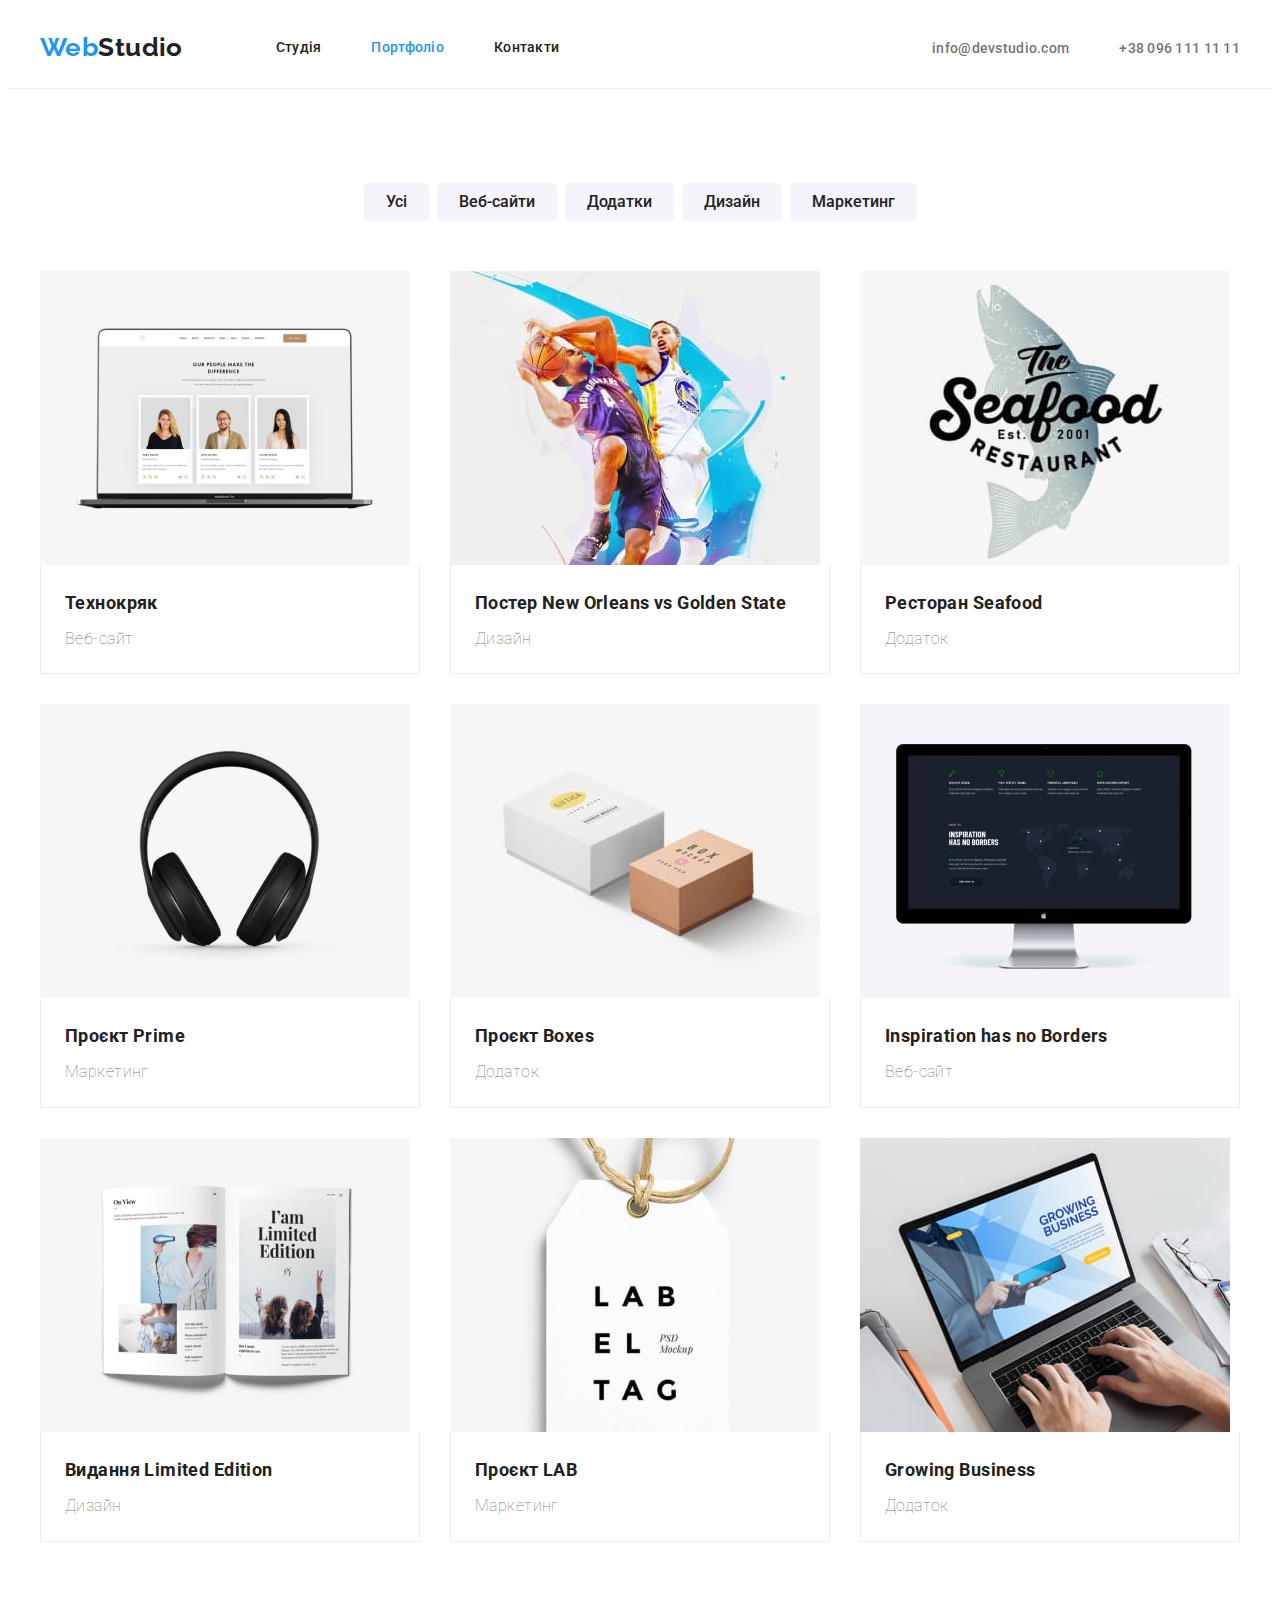
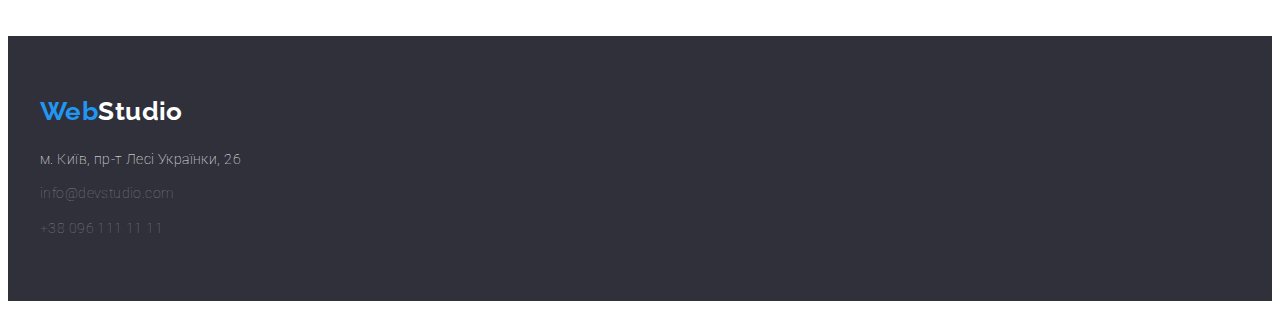
==== commit 983a422a: "Homework 3 - update" ====
--- a/portfolio.html
+++ b/portfolio.html
@@ -27,7 +27,7 @@
         <a href="./index.html" class="logo"
           ><span class="logo-web">Web</span>Studio</a
         >
-        <nav class="site-nav">
+        <nav class="navigation">
           <ul class="site-nav list">
             <li class="item">
               <a href="./index.html" class="link">Студія</a>
--- a/css/styles.css
+++ b/css/styles.css
@@ -80,7 +80,7 @@
   align-items: center;
 }
 
-.site-nav {
+.navigation {
   margin-left: 93px;
 }
 
@@ -100,8 +100,8 @@
   letter-spacing: 0.02em;
   text-decoration: none;
 
-  padding-top: 25px;
-  padding-bottom: 25px;
+  padding-top: 32px;
+  padding-bottom: 32px;
 }
 
 .contacts {
@@ -297,8 +297,9 @@
   font-size: 16px;
   line-height: 1.18;
 
-  margin-top: 0px;
-  margin-bottom: 30px;
+  margin-top: 0;
+  margin-bottom: 0;
+  padding-bottom: 30px;
 }
 
 /* PORTFOLIO */
